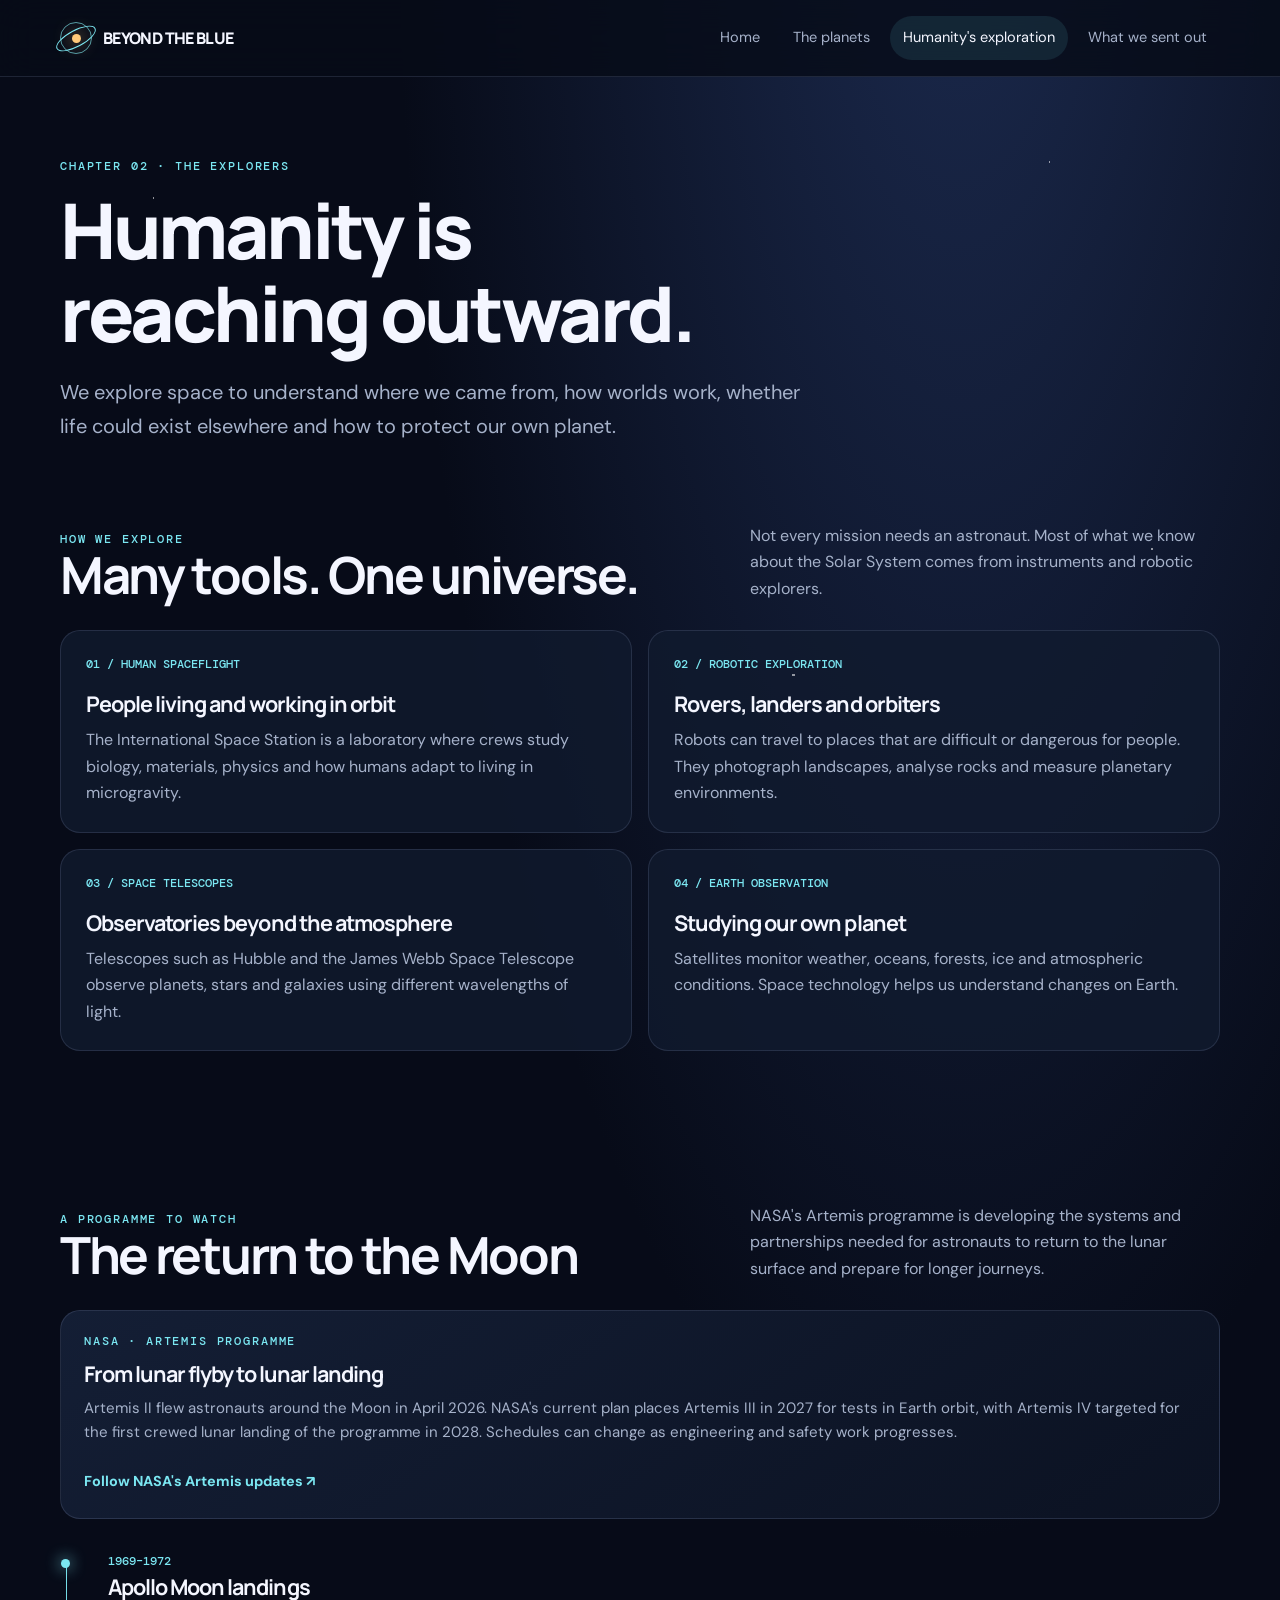
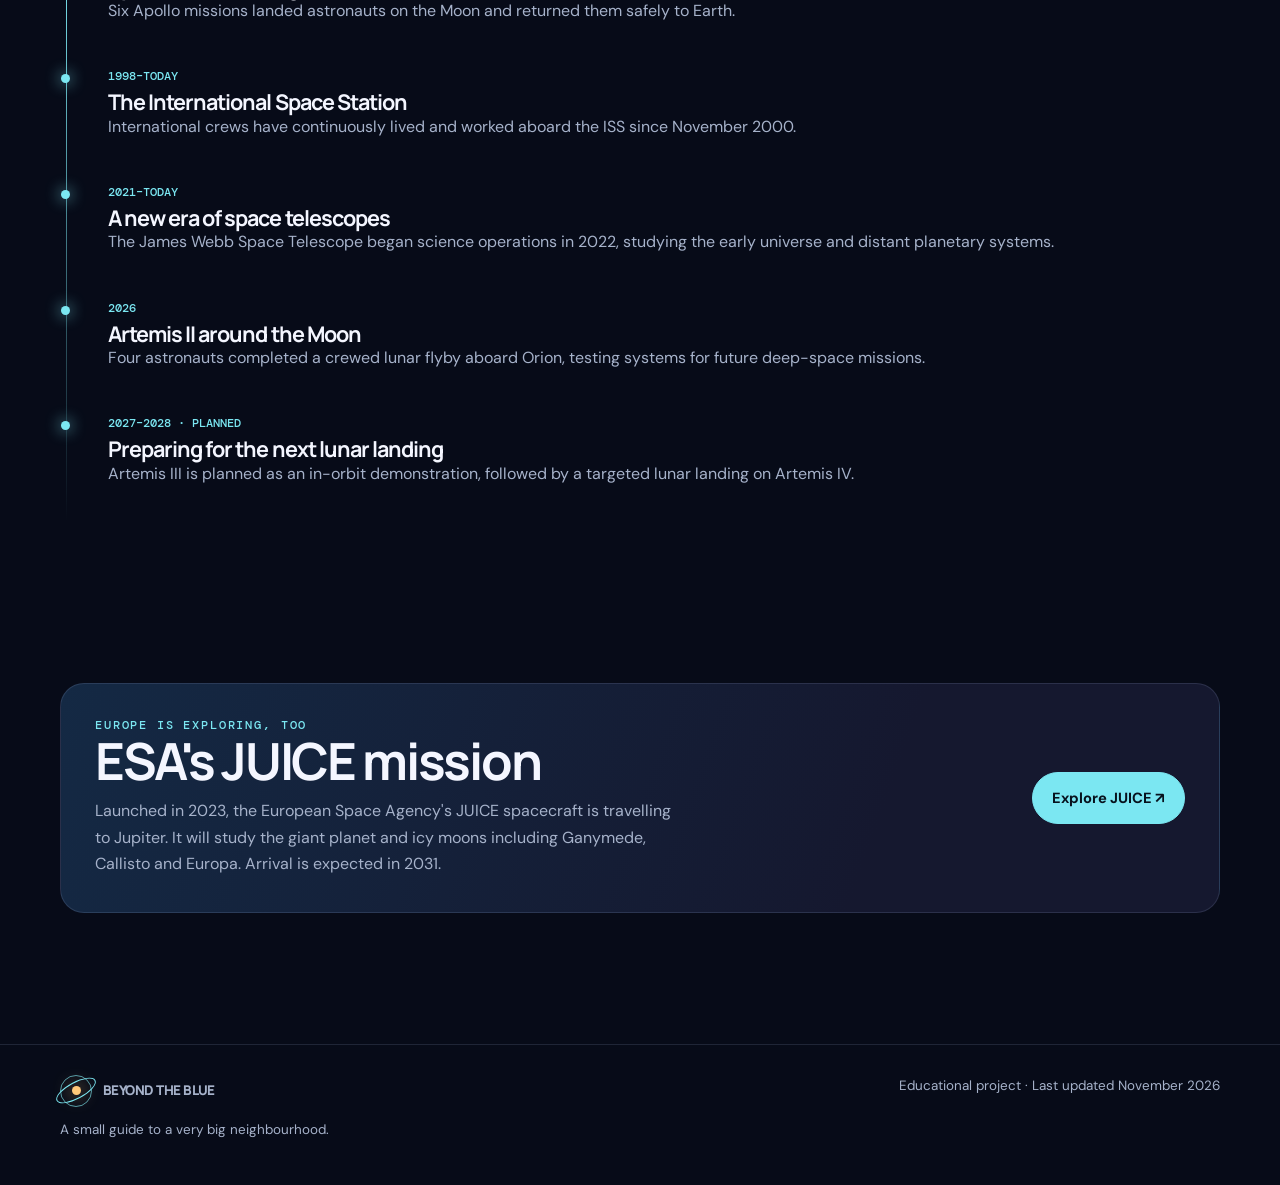
==== humanity.html @ 7b721534 "All the ai code All the ai code" ====
<!doctype html>
<html lang="en"><head><meta charset="utf-8"><meta name="viewport" content="width=device-width, initial-scale=1"><meta name="description" content="An interactive introduction to our Solar System, space exploration and humanity's spacecraft."><title>Humanity's Exploration | Beyond the Blue</title><link rel="stylesheet" href="style.css"></head>
<body><div class="starfield"></div><header class="topbar"><div class="shell nav"><a class="brand" href="index.html"><span class="brand-mark"></span><span>BEYOND THE BLUE</span></a><button class="menu-toggle" aria-expanded="false" aria-label="Open navigation">Menu</button><nav class="navlinks"><a class="" href="index.html">Home</a><a class="" href="planets.html">The planets</a><a class="active" href="humanity.html">Humanity's exploration</a><a class="" href="outbound.html">What we sent out</a></nav></div></header>

<main class="shell"><section class="page-hero"><div class="eyebrow">Chapter 02 · The explorers</div><h1>Humanity is<br>reaching outward.</h1><p class="lead">We explore space to understand where we came from, how worlds work, whether life could exist elsewhere and how to protect our own planet.</p></section>
<section class="section" style="padding-top:10px"><div class="section-head"><div><div class="eyebrow">How we explore</div><h2>Many tools. One universe.</h2></div><p>Not every mission needs an astronaut. Most of what we know about the Solar System comes from instruments and robotic explorers.</p></div><div class="feature-grid"><article class="feature"><div class="feature-number">01 / HUMAN SPACEFLIGHT</div><h3>People living and working in orbit</h3><p>The International Space Station is a laboratory where crews study biology, materials, physics and how humans adapt to living in microgravity.</p></article><article class="feature"><div class="feature-number">02 / ROBOTIC EXPLORATION</div><h3>Rovers, landers and orbiters</h3><p>Robots can travel to places that are difficult or dangerous for people. They photograph landscapes, analyse rocks and measure planetary environments.</p></article><article class="feature"><div class="feature-number">03 / SPACE TELESCOPES</div><h3>Observatories beyond the atmosphere</h3><p>Telescopes such as Hubble and the James Webb Space Telescope observe planets, stars and galaxies using different wavelengths of light.</p></article><article class="feature"><div class="feature-number">04 / EARTH OBSERVATION</div><h3>Studying our own planet</h3><p>Satellites monitor weather, oceans, forests, ice and atmospheric conditions. Space technology helps us understand changes on Earth.</p></article></div></section>
<section class="section"><div class="section-head"><div><div class="eyebrow">A programme to watch</div><h2>The return to the Moon</h2></div><p>NASA's Artemis programme is developing the systems and partnerships needed for astronauts to return to the lunar surface and prepare for longer journeys.</p></div><div class="card" style="min-height:0"><div class="eyebrow">NASA · ARTEMIS PROGRAMME</div><h3>From lunar flyby to lunar landing</h3><p>Artemis II flew astronauts around the Moon in April 2026. NASA's current plan places Artemis III in 2027 for tests in Earth orbit, with Artemis IV targeted for the first crewed lunar landing of the programme in 2028. Schedules can change as engineering and safety work progresses.</p><a class="card-link" href="https://www.nasa.gov/humans-in-space/artemis/" target="_blank" rel="noopener">Follow NASA's Artemis updates ↗</a></div>
<div class="timeline"><div class="timeline-item"><div class="year">1969–1972</div><h3>Apollo Moon landings</h3><p>Six Apollo missions landed astronauts on the Moon and returned them safely to Earth.</p></div><div class="timeline-item"><div class="year">1998–TODAY</div><h3>The International Space Station</h3><p>International crews have continuously lived and worked aboard the ISS since November 2000.</p></div><div class="timeline-item"><div class="year">2021–TODAY</div><h3>A new era of space telescopes</h3><p>The James Webb Space Telescope began science operations in 2022, studying the early universe and distant planetary systems.</p></div><div class="timeline-item"><div class="year">2026</div><h3>Artemis II around the Moon</h3><p>Four astronauts completed a crewed lunar flyby aboard Orion, testing systems for future deep-space missions.</p></div><div class="timeline-item"><div class="year">2027–2028 · PLANNED</div><h3>Preparing for the next lunar landing</h3><p>Artemis III is planned as an in-orbit demonstration, followed by a targeted lunar landing on Artemis IV.</p></div></div></section>
<section class="section"><div class="banner"><div><div class="eyebrow">Europe is exploring, too</div><h2>ESA's JUICE mission</h2><p>Launched in 2023, the European Space Agency's JUICE spacecraft is travelling to Jupiter. It will study the giant planet and icy moons including Ganymede, Callisto and Europa. Arrival is expected in 2031.</p></div><a class="btn btn-primary" href="https://www.esa.int/Science_Exploration/Space_Science/Juice" target="_blank" rel="noopener">Explore JUICE ↗</a></div></section></main>

<footer class="footer"><div class="shell footer-inner"><div><a class="brand" href="index.html"><span class="brand-mark"></span><span>BEYOND THE BLUE</span></a><p style="margin:12px 0 0">A small guide to a very big neighbourhood.</p></div><span>Educational project · Last updated November 2026</span></div></footer><script src="script.js"></script></body></html>
---- style.css ----
@import url('https://fonts.googleapis.com/css2?family=DM+Mono:wght@400;500&family=DM+Sans:wght@400;500;600;700&family=Manrope:wght@400;500;600;700;800&display=swap');
:root{--bg:#070b18;--panel:#10182b;--panel2:#131f35;--text:#f4f6ff;--muted:#a6b2ca;--line:rgba(190,207,255,.13);--cyan:#7be7f2;--gold:#ffc979;--violet:#a99bff;--max:1160px}
*{box-sizing:border-box}html{scroll-behavior:smooth}body{margin:0;background:radial-gradient(ellipse at 75% -10%,#1c2b50 0,transparent 42%),var(--bg);color:var(--text);font-family:'DM Sans',sans-serif;line-height:1.65}a{color:inherit;text-decoration:none}button{font:inherit}.shell{width:min(var(--max),calc(100% - 48px));margin:auto}.topbar{position:sticky;top:0;z-index:30;background:rgba(7,11,24,.82);backdrop-filter:blur(18px);border-bottom:1px solid var(--line)}.nav{height:76px;display:flex;align-items:center;justify-content:space-between;gap:24px}.brand{display:flex;align-items:center;gap:11px;font-family:Manrope,sans-serif;font-weight:800;letter-spacing:-.04em}.brand-mark{width:32px;height:32px;border:1px solid rgba(123,231,242,.65);border-radius:50%;position:relative;display:grid;place-items:center}.brand-mark:before{content:"";width:9px;height:9px;border-radius:50%;background:var(--gold);box-shadow:0 0 18px var(--gold)}.brand-mark:after{content:"";position:absolute;width:42px;height:15px;border:1px solid var(--cyan);border-radius:50%;transform:rotate(-28deg)}.navlinks{display:flex;align-items:center;gap:7px}.navlinks a{font-size:.91rem;color:var(--muted);padding:10px 13px;border-radius:999px;transition:.2s}.navlinks a:hover,.navlinks a.active{color:var(--text);background:rgba(123,231,242,.1)}.menu-toggle{display:none;background:none;color:var(--text);border:1px solid var(--line);border-radius:10px;padding:8px 12px}.eyebrow{font:500 .72rem 'DM Mono',monospace;letter-spacing:.16em;text-transform:uppercase;color:var(--cyan)}h1,h2,h3{font-family:Manrope,sans-serif;line-height:1.08;letter-spacing:-.045em;margin:0}h1{font-size:clamp(3.1rem,7vw,6.6rem);font-weight:800}h2{font-size:clamp(2rem,4vw,3.6rem)}h3{font-size:1.35rem}p{color:var(--muted);margin:0 0 1rem}.lead{font-size:clamp(1.08rem,2vw,1.25rem);max-width:640px;line-height:1.7}.hero{min-height:660px;display:grid;grid-template-columns:1.08fr .92fr;align-items:center;gap:40px;padding:80px 0 92px;position:relative;overflow:hidden}.hero-copy{position:relative;z-index:2}.hero h1 span{color:var(--cyan)}.hero .lead{margin:24px 0 30px}.actions{display:flex;gap:12px;flex-wrap:wrap}.btn{display:inline-flex;align-items:center;justify-content:center;gap:9px;padding:13px 19px;border-radius:999px;font-weight:700;font-size:.92rem;border:1px solid var(--line);transition:transform .2s,background .2s}.btn:hover{transform:translateY(-2px)}.btn-primary{background:var(--cyan);color:#07121d;border-color:var(--cyan)}.btn-ghost{color:var(--text);background:rgba(255,255,255,.035)}.hero-art{height:480px;position:relative;display:grid;place-items:center}.sun{width:150px;height:150px;border-radius:50%;background:radial-gradient(circle at 35% 30%,#fff3c8,#ffbb60 35%,#f27639 72%,#8e3b42);box-shadow:0 0 65px #ff9d4b77,0 0 150px #ff9d4b30;position:absolute;z-index:2}.orbit{position:absolute;border:1px solid rgba(179,207,255,.28);border-radius:50%;transform:rotate(-25deg)}.orbit.one{width:290px;height:190px}.orbit.two{width:440px;height:290px}.orbit.three{width:590px;height:390px}.orb{position:absolute;border-radius:50%;box-shadow:0 0 20px currentColor}.orb.a{width:18px;height:18px;background:#5c9bdb;color:#5c9bdb;top:18%;left:21%}.orb.b{width:27px;height:27px;background:#d5a76a;color:#d5a76a;right:11%;top:29%}.orb.c{width:13px;height:13px;background:#a5d7d4;color:#a5d7d4;bottom:17%;left:16%}.orbit-label{position:absolute;bottom:20px;right:10px;font: .7rem 'DM Mono',monospace;color:var(--muted);letter-spacing:.12em}.starfield{position:absolute;inset:0;pointer-events:none;background-image:radial-gradient(1px 1px at 12% 22%,#fff 98%,transparent),radial-gradient(1px 1px at 82% 18%,#fff 98%,transparent),radial-gradient(1.5px 1.5px at 62% 75%,#fff 98%,transparent),radial-gradient(1px 1px at 32% 82%,#fff 98%,transparent),radial-gradient(1px 1px at 90% 61%,#fff 98%,transparent);opacity:.55}.section{padding:76px 0}.section-head{display:flex;justify-content:space-between;align-items:end;gap:30px;margin-bottom:28px}.section-head p{max-width:470px;margin:0}.grid{display:grid;grid-template-columns:repeat(3,1fr);gap:16px}.card{background:linear-gradient(145deg,rgba(21,32,55,.94),rgba(12,19,35,.94));border:1px solid var(--line);border-radius:20px;padding:23px;min-height:190px;position:relative;overflow:hidden}.card p{font-size:.94rem}.card .eyebrow{margin-bottom:13px}.card h3{margin-bottom:10px}.card-link{display:inline-flex;margin-top:9px;color:var(--cyan);font-weight:700;font-size:.9rem}.stat-row{display:grid;grid-template-columns:repeat(3,1fr);gap:12px;margin-top:38px}.stat{border-top:1px solid var(--line);padding-top:16px}.stat strong{display:block;font:800 1.8rem Manrope,sans-serif}.stat span{color:var(--muted);font-size:.82rem}.banner{border:1px solid var(--line);border-radius:24px;padding:34px;background:linear-gradient(110deg,#142944,#15182f 70%);display:flex;align-items:center;justify-content:space-between;gap:24px}.banner p{max-width:580px;margin:10px 0 0}.page-hero{padding:82px 0 54px;position:relative}.page-hero h1{font-size:clamp(2.8rem,6vw,5.4rem);max-width:850px;margin:15px 0 20px}.page-hero .lead{max-width:760px}.planet-layout{display:grid;grid-template-columns:280px 1fr;gap:22px;align-items:start}.planet-list{display:grid;gap:8px;position:sticky;top:96px}.planet-tab{display:flex;align-items:center;gap:13px;text-align:left;padding:12px 14px;border:1px solid transparent;border-radius:13px;background:transparent;color:var(--muted);cursor:pointer}.planet-tab:hover,.planet-tab.active{background:rgba(123,231,242,.08);border-color:var(--line);color:var(--text)}.planet-dot{width:18px;height:18px;border-radius:50%;flex:none;box-shadow:inset -5px -3px 8px #0008}.planet-panel{background:linear-gradient(145deg,#14213a,#0e1729);border:1px solid var(--line);border-radius:24px;padding:30px;min-height:460px}.planet-top{display:flex;align-items:center;gap:28px;margin-bottom:24px}.planet-visual{width:170px;height:170px;border-radius:50%;flex:none;box-shadow:inset -24px -16px 35px #0008,0 0 55px #ffffff12;position:relative;overflow:hidden}.planet-visual:after{content:"";position:absolute;inset:0;background:linear-gradient(115deg,transparent 25%,#ffffff20 47%,transparent 60%)}.planet-title h2{font-size:2.8rem;margin-bottom:8px}.planet-title p{margin:0}.facts{display:grid;grid-template-columns:repeat(3,1fr);gap:10px;margin:24px 0}.fact{padding:14px;background:rgba(255,255,255,.045);border:1px solid var(--line);border-radius:13px}.fact small{display:block;color:var(--muted);font-size:.72rem;text-transform:uppercase;letter-spacing:.1em}.fact strong{font:700 1rem Manrope,sans-serif}.planet-copy{max-width:720px}.planet-copy p{margin-bottom:12px}.note{border-left:2px solid var(--cyan);padding:10px 15px;background:rgba(123,231,242,.06);border-radius:0 10px 10px 0;color:#dceaf4;font-size:.9rem}.feature-grid{display:grid;grid-template-columns:repeat(2,1fr);gap:16px}.feature{padding:25px;border:1px solid var(--line);border-radius:20px;background:rgba(17,27,47,.8)}.feature-number{font:500 .75rem 'DM Mono',monospace;color:var(--cyan);margin-bottom:20px}.feature h3{margin-bottom:12px}.feature p{margin:0}.timeline{position:relative;margin:34px 0 0;padding-left:28px}.timeline:before{content:"";position:absolute;left:6px;top:8px;bottom:10px;width:1px;background:linear-gradient(var(--cyan),transparent)}.timeline-item{position:relative;padding:0 0 28px 20px}.timeline-item:before{content:"";position:absolute;left:-27px;top:6px;width:9px;height:9px;background:var(--cyan);border-radius:50%;box-shadow:0 0 15px var(--cyan)}.timeline-item .year{font:500 .75rem 'DM Mono',monospace;color:var(--cyan);margin-bottom:6px}.mission-grid{display:grid;grid-template-columns:repeat(2,1fr);gap:16px}.mission-card{padding:24px;border:1px solid var(--line);border-radius:19px;background:linear-gradient(145deg,rgba(20,32,55,.95),rgba(12,19,35,.95))}.mission-card .tag{font:500 .68rem 'DM Mono',monospace;color:var(--gold);letter-spacing:.12em;text-transform:uppercase}.mission-card h3{margin:12px 0}.mission-card p{margin:0 0 12px}.mission-card a{color:var(--cyan);font-size:.88rem;font-weight:700}.footer{border-top:1px solid var(--line);padding:30px 0 44px;margin-top:55px;color:var(--muted);font-size:.84rem}.footer-inner{display:flex;justify-content:space-between;gap:20px;flex-wrap:wrap}.sources{display:grid;gap:12px}.source{padding:15px 18px;border:1px solid var(--line);border-radius:13px;background:rgba(255,255,255,.025)}.source a{color:var(--cyan);font-weight:600}.source small{display:block;color:var(--muted);margin-top:4px}.mobile-only{display:none}
@media(max-width:850px){.hero{grid-template-columns:1fr;padding-top:65px;min-height:auto}.hero-art{height:380px;grid-row:1}.hero-copy{grid-row:2}.grid{grid-template-columns:repeat(2,1fr)}.planet-layout{grid-template-columns:1fr}.planet-list{position:static;display:flex;overflow:auto;padding-bottom:8px}.planet-tab{white-space:nowrap}.planet-panel{min-height:0}}
@media(max-width:620px){.shell{width:min(100% - 32px,var(--max))}.nav{height:66px}.menu-toggle{display:block}.navlinks{display:none;position:absolute;top:66px;left:0;right:0;background:#0a1020;border-bottom:1px solid var(--line);padding:12px 16px 18px;flex-direction:column;align-items:stretch}.navlinks.open{display:flex}.navlinks a{padding:12px}.hero{padding:38px 0 60px;gap:4px}.hero-art{height:300px}.sun{width:104px;height:104px}.orbit.one{width:210px;height:140px}.orbit.two{width:310px;height:205px}.orbit.three{width:400px;height:270px}.section{padding:54px 0}.section-head{display:block}.section-head p{margin-top:13px}.grid,.feature-grid,.mission-grid{grid-template-columns:1fr}.stat-row{grid-template-columns:1fr 1fr}.banner{display:block;padding:25px}.banner .btn{margin-top:20px}.page-hero{padding:56px 0 35px}.planet-top{align-items:flex-start;gap:18px}.planet-visual{width:105px;height:105px}.planet-title h2{font-size:2rem}.planet-panel{padding:20px}.facts{grid-template-columns:1fr 1fr}.footer-inner{display:block}.footer-inner span{display:block;margin-top:8px}}
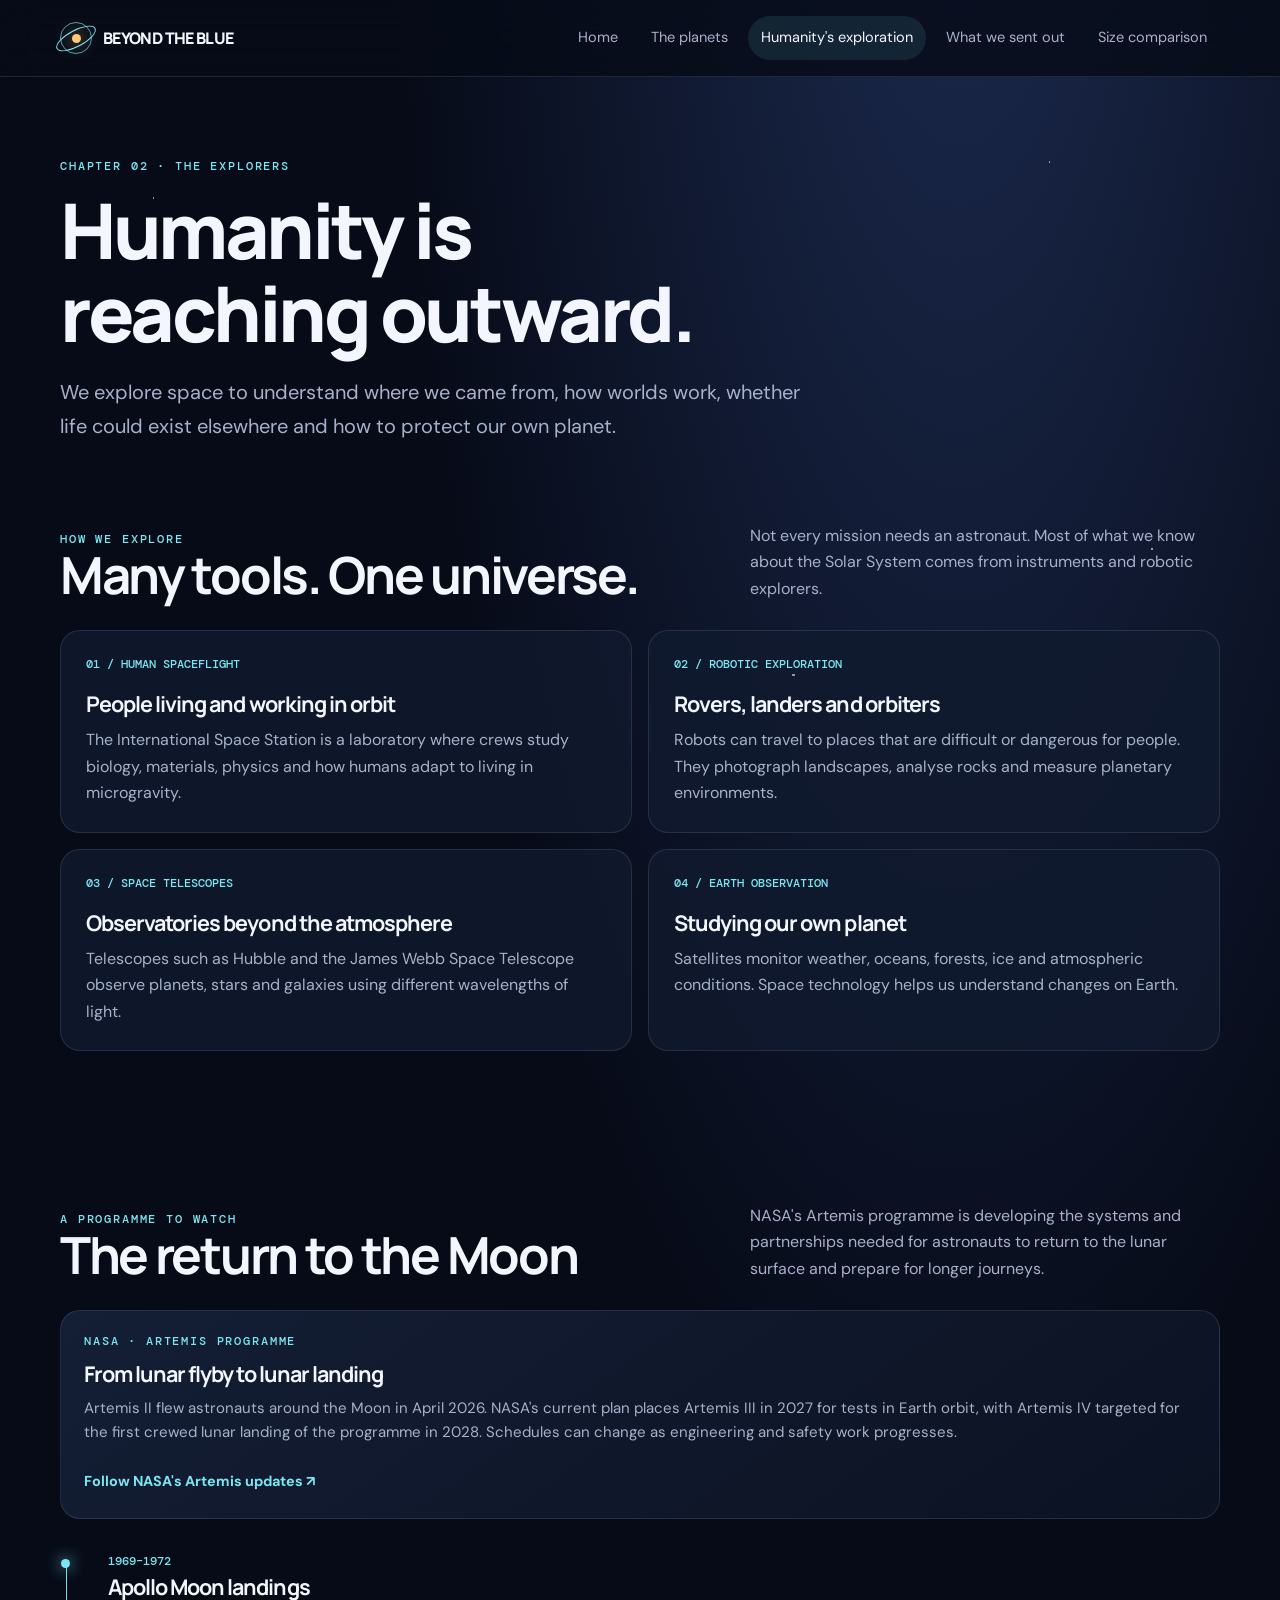
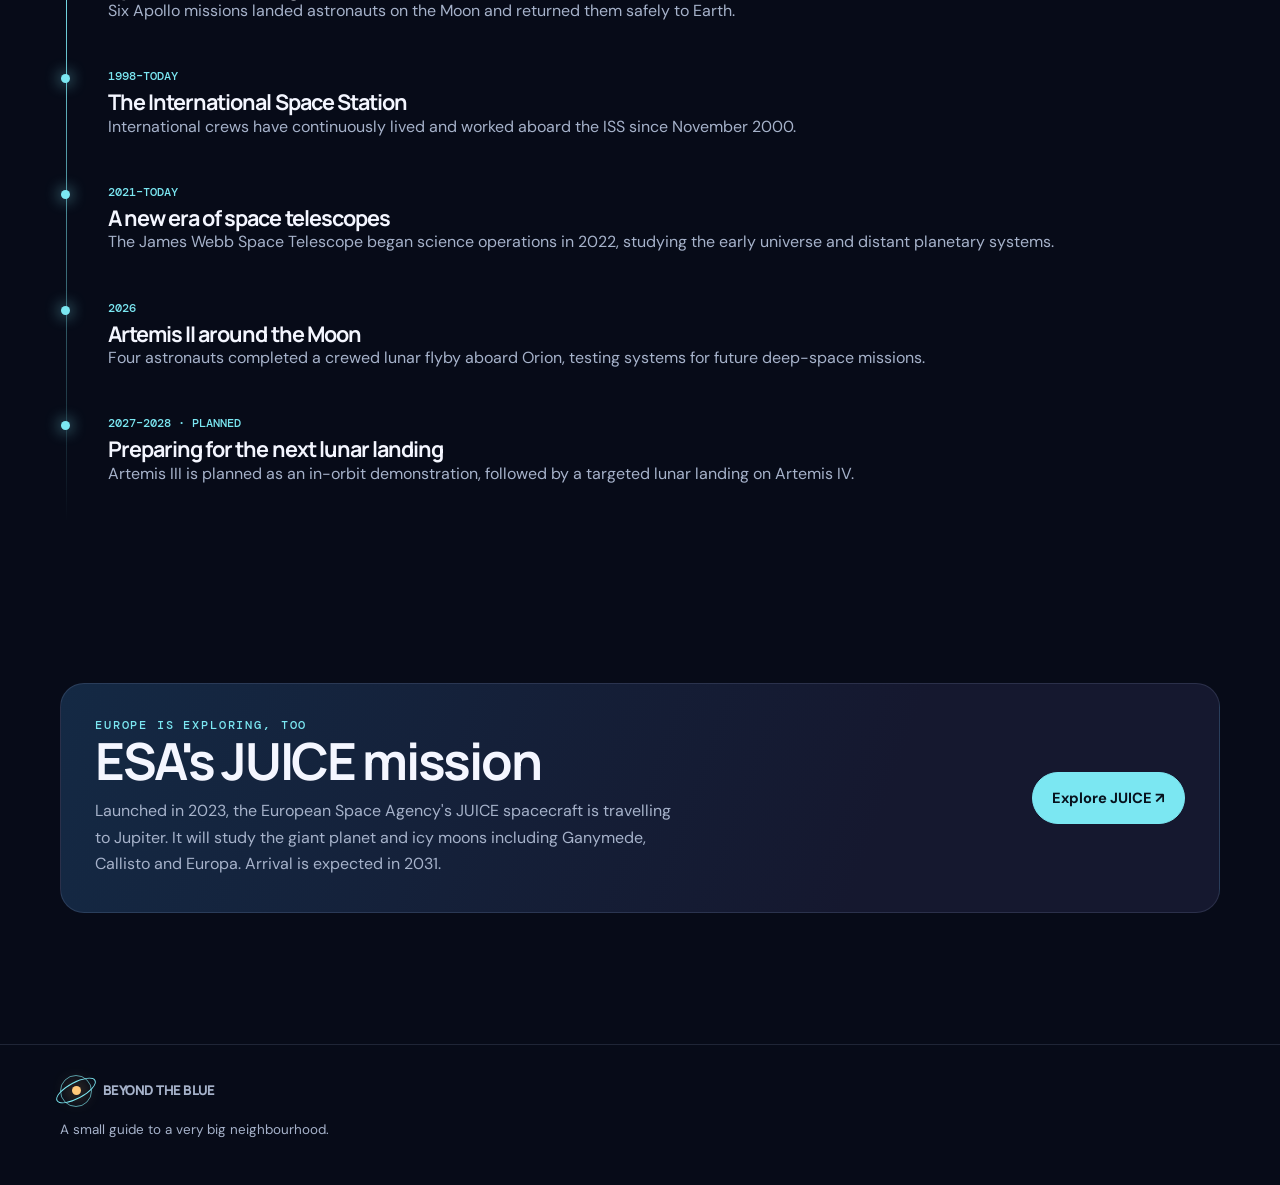
==== commit 7e18b9df: "Human changes" ====
--- a/humanity.html
+++ b/humanity.html
@@ -1,11 +1,117 @@
 <!doctype html>
-<html lang="en"><head><meta charset="utf-8"><meta name="viewport" content="width=device-width, initial-scale=1"><meta name="description" content="An interactive introduction to our Solar System, space exploration and humanity's spacecraft."><title>Humanity's Exploration | Beyond the Blue</title><link rel="stylesheet" href="style.css"></head>
-<body><div class="starfield"></div><header class="topbar"><div class="shell nav"><a class="brand" href="index.html"><span class="brand-mark"></span><span>BEYOND THE BLUE</span></a><button class="menu-toggle" aria-expanded="false" aria-label="Open navigation">Menu</button><nav class="navlinks"><a class="" href="index.html">Home</a><a class="" href="planets.html">The planets</a><a class="active" href="humanity.html">Humanity's exploration</a><a class="" href="outbound.html">What we sent out</a></nav></div></header>
+<html lang="en"><head><meta charset="utf-8"><meta name="viewport"
+            content="width=device-width, initial-scale=1"><meta
+            name="description"
+            content="An interactive introduction to our Solar System, space exploration and humanity's spacecraft."><title>Humanity's
+            Exploration | Beyond the Blue</title><link rel="stylesheet"
+            href="style.css"></head>
+    <body><div class="starfield"></div><header class="topbar"><div
+                class="shell nav"><a class="brand" href="index.html"><span
+                        class="brand-mark"></span><span>BEYOND THE
+                        BLUE</span></a><button class="menu-toggle"
+                    aria-expanded="false"
+                    aria-label="Open navigation">Menu</button><nav
+                    class="navlinks"><a class href="index.html">Home</a><a class
+                        href="planets.html">The planets</a><a class="active"
+                        href="humanity.html">Humanity's exploration</a><a class
+                        href="outbound.html">What we sent
+                        out</a>
+                    <a class href="size.html">Size comparison</a></nav></div></header>
 
-<main class="shell"><section class="page-hero"><div class="eyebrow">Chapter 02 · The explorers</div><h1>Humanity is<br>reaching outward.</h1><p class="lead">We explore space to understand where we came from, how worlds work, whether life could exist elsewhere and how to protect our own planet.</p></section>
-<section class="section" style="padding-top:10px"><div class="section-head"><div><div class="eyebrow">How we explore</div><h2>Many tools. One universe.</h2></div><p>Not every mission needs an astronaut. Most of what we know about the Solar System comes from instruments and robotic explorers.</p></div><div class="feature-grid"><article class="feature"><div class="feature-number">01 / HUMAN SPACEFLIGHT</div><h3>People living and working in orbit</h3><p>The International Space Station is a laboratory where crews study biology, materials, physics and how humans adapt to living in microgravity.</p></article><article class="feature"><div class="feature-number">02 / ROBOTIC EXPLORATION</div><h3>Rovers, landers and orbiters</h3><p>Robots can travel to places that are difficult or dangerous for people. They photograph landscapes, analyse rocks and measure planetary environments.</p></article><article class="feature"><div class="feature-number">03 / SPACE TELESCOPES</div><h3>Observatories beyond the atmosphere</h3><p>Telescopes such as Hubble and the James Webb Space Telescope observe planets, stars and galaxies using different wavelengths of light.</p></article><article class="feature"><div class="feature-number">04 / EARTH OBSERVATION</div><h3>Studying our own planet</h3><p>Satellites monitor weather, oceans, forests, ice and atmospheric conditions. Space technology helps us understand changes on Earth.</p></article></div></section>
-<section class="section"><div class="section-head"><div><div class="eyebrow">A programme to watch</div><h2>The return to the Moon</h2></div><p>NASA's Artemis programme is developing the systems and partnerships needed for astronauts to return to the lunar surface and prepare for longer journeys.</p></div><div class="card" style="min-height:0"><div class="eyebrow">NASA · ARTEMIS PROGRAMME</div><h3>From lunar flyby to lunar landing</h3><p>Artemis II flew astronauts around the Moon in April 2026. NASA's current plan places Artemis III in 2027 for tests in Earth orbit, with Artemis IV targeted for the first crewed lunar landing of the programme in 2028. Schedules can change as engineering and safety work progresses.</p><a class="card-link" href="https://www.nasa.gov/humans-in-space/artemis/" target="_blank" rel="noopener">Follow NASA's Artemis updates ↗</a></div>
-<div class="timeline"><div class="timeline-item"><div class="year">1969–1972</div><h3>Apollo Moon landings</h3><p>Six Apollo missions landed astronauts on the Moon and returned them safely to Earth.</p></div><div class="timeline-item"><div class="year">1998–TODAY</div><h3>The International Space Station</h3><p>International crews have continuously lived and worked aboard the ISS since November 2000.</p></div><div class="timeline-item"><div class="year">2021–TODAY</div><h3>A new era of space telescopes</h3><p>The James Webb Space Telescope began science operations in 2022, studying the early universe and distant planetary systems.</p></div><div class="timeline-item"><div class="year">2026</div><h3>Artemis II around the Moon</h3><p>Four astronauts completed a crewed lunar flyby aboard Orion, testing systems for future deep-space missions.</p></div><div class="timeline-item"><div class="year">2027–2028 · PLANNED</div><h3>Preparing for the next lunar landing</h3><p>Artemis III is planned as an in-orbit demonstration, followed by a targeted lunar landing on Artemis IV.</p></div></div></section>
-<section class="section"><div class="banner"><div><div class="eyebrow">Europe is exploring, too</div><h2>ESA's JUICE mission</h2><p>Launched in 2023, the European Space Agency's JUICE spacecraft is travelling to Jupiter. It will study the giant planet and icy moons including Ganymede, Callisto and Europa. Arrival is expected in 2031.</p></div><a class="btn btn-primary" href="https://www.esa.int/Science_Exploration/Space_Science/Juice" target="_blank" rel="noopener">Explore JUICE ↗</a></div></section></main>
+        <main class="shell"><section class="page-hero"><div
+                    class="eyebrow">Chapter 02 · The explorers</div><h1>Humanity
+                    is<br>reaching outward.</h1><p class="lead">We explore space
+                    to understand where we came from, how worlds work, whether
+                    life could exist elsewhere and how to protect our own
+                    planet.</p></section>
+            <section class="section" style="padding-top:10px"><div
+                    class="section-head"><div><div class="eyebrow">How we
+                            explore</div><h2>Many tools. One
+                            universe.</h2></div><p>Not every mission needs an
+                        astronaut. Most of what we know about the Solar System
+                        comes from instruments and robotic
+                        explorers.</p></div><div class="feature-grid"><article
+                        class="feature"><div class="feature-number">01 / HUMAN
+                            SPACEFLIGHT</div><h3>People living and working in
+                            orbit</h3><p>The International Space Station is a
+                            laboratory where crews study biology, materials,
+                            physics and how humans adapt to living in
+                            microgravity.</p></article><article
+                        class="feature"><div class="feature-number">02 / ROBOTIC
+                            EXPLORATION</div><h3>Rovers, landers and
+                            orbiters</h3><p>Robots can travel to places that are
+                            difficult or dangerous for people. They photograph
+                            landscapes, analyse rocks and measure planetary
+                            environments.</p></article><article
+                        class="feature"><div class="feature-number">03 / SPACE
+                            TELESCOPES</div><h3>Observatories beyond the
+                            atmosphere</h3><p>Telescopes such as Hubble and the
+                            James Webb Space Telescope observe planets, stars
+                            and galaxies using different wavelengths of
+                            light.</p></article><article class="feature"><div
+                            class="feature-number">04 / EARTH
+                            OBSERVATION</div><h3>Studying our own
+                            planet</h3><p>Satellites monitor weather, oceans,
+                            forests, ice and atmospheric conditions. Space
+                            technology helps us understand changes on
+                            Earth.</p></article></div></section>
+            <section class="section"><div class="section-head"><div><div
+                            class="eyebrow">A programme to watch</div><h2>The
+                            return to the Moon</h2></div><p>NASA's Artemis
+                        programme is developing the systems and partnerships
+                        needed for astronauts to return to the lunar surface and
+                        prepare for longer journeys.</p></div><div class="card"
+                    style="min-height:0"><div class="eyebrow">NASA · ARTEMIS
+                        PROGRAMME</div><h3>From lunar flyby to lunar
+                        landing</h3><p>Artemis II flew astronauts around the
+                        Moon in April 2026. NASA's current plan places Artemis
+                        III in 2027 for tests in Earth orbit, with Artemis IV
+                        targeted for the first crewed lunar landing of the
+                        programme in 2028. Schedules can change as engineering
+                        and safety work progresses.</p><a class="card-link"
+                        href="https://www.nasa.gov/humans-in-space/artemis/"
+                        target="_blank" rel="noopener">Follow NASA's Artemis
+                        updates ↗</a></div>
+                <div class="timeline"><div class="timeline-item"><div
+                            class="year">1969–1972</div><h3>Apollo Moon
+                            landings</h3><p>Six Apollo missions landed
+                            astronauts on the Moon and returned them safely to
+                            Earth.</p></div><div class="timeline-item"><div
+                            class="year">1998–TODAY</div><h3>The International
+                            Space Station</h3><p>International crews have
+                            continuously lived and worked aboard the ISS since
+                            November 2000.</p></div><div
+                        class="timeline-item"><div
+                            class="year">2021–TODAY</div><h3>A new era of space
+                            telescopes</h3><p>The James Webb Space Telescope
+                            began science operations in 2022, studying the early
+                            universe and distant planetary
+                            systems.</p></div><div class="timeline-item"><div
+                            class="year">2026</div><h3>Artemis II around the
+                            Moon</h3><p>Four astronauts completed a crewed lunar
+                            flyby aboard Orion, testing systems for future
+                            deep-space missions.</p></div><div
+                        class="timeline-item"><div class="year">2027–2028 ·
+                            PLANNED</div><h3>Preparing for the next lunar
+                            landing</h3><p>Artemis III is planned as an in-orbit
+                            demonstration, followed by a targeted lunar landing
+                            on Artemis IV.</p></div></div></section>
+            <section class="section"><div class="banner"><div><div
+                            class="eyebrow">Europe is exploring,
+                            too</div><h2>ESA's JUICE mission</h2><p>Launched in
+                            2023, the European Space Agency's JUICE spacecraft
+                            is travelling to Jupiter. It will study the giant
+                            planet and icy moons including Ganymede, Callisto
+                            and Europa. Arrival is expected in 2031.</p></div><a
+                        class="btn btn-primary"
+                        href="https://www.esa.int/Science_Exploration/Space_Science/Juice"
+                        target="_blank" rel="noopener">Explore JUICE
+                        ↗</a></div></section></main>
 
-<footer class="footer"><div class="shell footer-inner"><div><a class="brand" href="index.html"><span class="brand-mark"></span><span>BEYOND THE BLUE</span></a><p style="margin:12px 0 0">A small guide to a very big neighbourhood.</p></div><span>Educational project · Last updated November 2026</span></div></footer><script src="script.js"></script></body></html>+        <footer class="footer"><div class="shell footer-inner"><div><a
+                        class="brand" href="index.html"><span
+                            class="brand-mark"></span><span>BEYOND THE
+                            BLUE</span></a><p style="margin:12px 0 0">A small
+                        guide to a very big
+                        neighbourhood.</p></div></div></footer><script
+            src="script.js"></script></body></html>
--- a/style.css
+++ b/style.css
@@ -1,6 +1,861 @@
-
 @import url('https://fonts.googleapis.com/css2?family=DM+Mono:wght@400;500&family=DM+Sans:wght@400;500;600;700&family=Manrope:wght@400;500;600;700;800&display=swap');
-:root{--bg:#070b18;--panel:#10182b;--panel2:#131f35;--text:#f4f6ff;--muted:#a6b2ca;--line:rgba(190,207,255,.13);--cyan:#7be7f2;--gold:#ffc979;--violet:#a99bff;--max:1160px}
-*{box-sizing:border-box}html{scroll-behavior:smooth}body{margin:0;background:radial-gradient(ellipse at 75% -10%,#1c2b50 0,transparent 42%),var(--bg);color:var(--text);font-family:'DM Sans',sans-serif;line-height:1.65}a{color:inherit;text-decoration:none}button{font:inherit}.shell{width:min(var(--max),calc(100% - 48px));margin:auto}.topbar{position:sticky;top:0;z-index:30;background:rgba(7,11,24,.82);backdrop-filter:blur(18px);border-bottom:1px solid var(--line)}.nav{height:76px;display:flex;align-items:center;justify-content:space-between;gap:24px}.brand{display:flex;align-items:center;gap:11px;font-family:Manrope,sans-serif;font-weight:800;letter-spacing:-.04em}.brand-mark{width:32px;height:32px;border:1px solid rgba(123,231,242,.65);border-radius:50%;position:relative;display:grid;place-items:center}.brand-mark:before{content:"";width:9px;height:9px;border-radius:50%;background:var(--gold);box-shadow:0 0 18px var(--gold)}.brand-mark:after{content:"";position:absolute;width:42px;height:15px;border:1px solid var(--cyan);border-radius:50%;transform:rotate(-28deg)}.navlinks{display:flex;align-items:center;gap:7px}.navlinks a{font-size:.91rem;color:var(--muted);padding:10px 13px;border-radius:999px;transition:.2s}.navlinks a:hover,.navlinks a.active{color:var(--text);background:rgba(123,231,242,.1)}.menu-toggle{display:none;background:none;color:var(--text);border:1px solid var(--line);border-radius:10px;padding:8px 12px}.eyebrow{font:500 .72rem 'DM Mono',monospace;letter-spacing:.16em;text-transform:uppercase;color:var(--cyan)}h1,h2,h3{font-family:Manrope,sans-serif;line-height:1.08;letter-spacing:-.045em;margin:0}h1{font-size:clamp(3.1rem,7vw,6.6rem);font-weight:800}h2{font-size:clamp(2rem,4vw,3.6rem)}h3{font-size:1.35rem}p{color:var(--muted);margin:0 0 1rem}.lead{font-size:clamp(1.08rem,2vw,1.25rem);max-width:640px;line-height:1.7}.hero{min-height:660px;display:grid;grid-template-columns:1.08fr .92fr;align-items:center;gap:40px;padding:80px 0 92px;position:relative;overflow:hidden}.hero-copy{position:relative;z-index:2}.hero h1 span{color:var(--cyan)}.hero .lead{margin:24px 0 30px}.actions{display:flex;gap:12px;flex-wrap:wrap}.btn{display:inline-flex;align-items:center;justify-content:center;gap:9px;padding:13px 19px;border-radius:999px;font-weight:700;font-size:.92rem;border:1px solid var(--line);transition:transform .2s,background .2s}.btn:hover{transform:translateY(-2px)}.btn-primary{background:var(--cyan);color:#07121d;border-color:var(--cyan)}.btn-ghost{color:var(--text);background:rgba(255,255,255,.035)}.hero-art{height:480px;position:relative;display:grid;place-items:center}.sun{width:150px;height:150px;border-radius:50%;background:radial-gradient(circle at 35% 30%,#fff3c8,#ffbb60 35%,#f27639 72%,#8e3b42);box-shadow:0 0 65px #ff9d4b77,0 0 150px #ff9d4b30;position:absolute;z-index:2}.orbit{position:absolute;border:1px solid rgba(179,207,255,.28);border-radius:50%;transform:rotate(-25deg)}.orbit.one{width:290px;height:190px}.orbit.two{width:440px;height:290px}.orbit.three{width:590px;height:390px}.orb{position:absolute;border-radius:50%;box-shadow:0 0 20px currentColor}.orb.a{width:18px;height:18px;background:#5c9bdb;color:#5c9bdb;top:18%;left:21%}.orb.b{width:27px;height:27px;background:#d5a76a;color:#d5a76a;right:11%;top:29%}.orb.c{width:13px;height:13px;background:#a5d7d4;color:#a5d7d4;bottom:17%;left:16%}.orbit-label{position:absolute;bottom:20px;right:10px;font: .7rem 'DM Mono',monospace;color:var(--muted);letter-spacing:.12em}.starfield{position:absolute;inset:0;pointer-events:none;background-image:radial-gradient(1px 1px at 12% 22%,#fff 98%,transparent),radial-gradient(1px 1px at 82% 18%,#fff 98%,transparent),radial-gradient(1.5px 1.5px at 62% 75%,#fff 98%,transparent),radial-gradient(1px 1px at 32% 82%,#fff 98%,transparent),radial-gradient(1px 1px at 90% 61%,#fff 98%,transparent);opacity:.55}.section{padding:76px 0}.section-head{display:flex;justify-content:space-between;align-items:end;gap:30px;margin-bottom:28px}.section-head p{max-width:470px;margin:0}.grid{display:grid;grid-template-columns:repeat(3,1fr);gap:16px}.card{background:linear-gradient(145deg,rgba(21,32,55,.94),rgba(12,19,35,.94));border:1px solid var(--line);border-radius:20px;padding:23px;min-height:190px;position:relative;overflow:hidden}.card p{font-size:.94rem}.card .eyebrow{margin-bottom:13px}.card h3{margin-bottom:10px}.card-link{display:inline-flex;margin-top:9px;color:var(--cyan);font-weight:700;font-size:.9rem}.stat-row{display:grid;grid-template-columns:repeat(3,1fr);gap:12px;margin-top:38px}.stat{border-top:1px solid var(--line);padding-top:16px}.stat strong{display:block;font:800 1.8rem Manrope,sans-serif}.stat span{color:var(--muted);font-size:.82rem}.banner{border:1px solid var(--line);border-radius:24px;padding:34px;background:linear-gradient(110deg,#142944,#15182f 70%);display:flex;align-items:center;justify-content:space-between;gap:24px}.banner p{max-width:580px;margin:10px 0 0}.page-hero{padding:82px 0 54px;position:relative}.page-hero h1{font-size:clamp(2.8rem,6vw,5.4rem);max-width:850px;margin:15px 0 20px}.page-hero .lead{max-width:760px}.planet-layout{display:grid;grid-template-columns:280px 1fr;gap:22px;align-items:start}.planet-list{display:grid;gap:8px;position:sticky;top:96px}.planet-tab{display:flex;align-items:center;gap:13px;text-align:left;padding:12px 14px;border:1px solid transparent;border-radius:13px;background:transparent;color:var(--muted);cursor:pointer}.planet-tab:hover,.planet-tab.active{background:rgba(123,231,242,.08);border-color:var(--line);color:var(--text)}.planet-dot{width:18px;height:18px;border-radius:50%;flex:none;box-shadow:inset -5px -3px 8px #0008}.planet-panel{background:linear-gradient(145deg,#14213a,#0e1729);border:1px solid var(--line);border-radius:24px;padding:30px;min-height:460px}.planet-top{display:flex;align-items:center;gap:28px;margin-bottom:24px}.planet-visual{width:170px;height:170px;border-radius:50%;flex:none;box-shadow:inset -24px -16px 35px #0008,0 0 55px #ffffff12;position:relative;overflow:hidden}.planet-visual:after{content:"";position:absolute;inset:0;background:linear-gradient(115deg,transparent 25%,#ffffff20 47%,transparent 60%)}.planet-title h2{font-size:2.8rem;margin-bottom:8px}.planet-title p{margin:0}.facts{display:grid;grid-template-columns:repeat(3,1fr);gap:10px;margin:24px 0}.fact{padding:14px;background:rgba(255,255,255,.045);border:1px solid var(--line);border-radius:13px}.fact small{display:block;color:var(--muted);font-size:.72rem;text-transform:uppercase;letter-spacing:.1em}.fact strong{font:700 1rem Manrope,sans-serif}.planet-copy{max-width:720px}.planet-copy p{margin-bottom:12px}.note{border-left:2px solid var(--cyan);padding:10px 15px;background:rgba(123,231,242,.06);border-radius:0 10px 10px 0;color:#dceaf4;font-size:.9rem}.feature-grid{display:grid;grid-template-columns:repeat(2,1fr);gap:16px}.feature{padding:25px;border:1px solid var(--line);border-radius:20px;background:rgba(17,27,47,.8)}.feature-number{font:500 .75rem 'DM Mono',monospace;color:var(--cyan);margin-bottom:20px}.feature h3{margin-bottom:12px}.feature p{margin:0}.timeline{position:relative;margin:34px 0 0;padding-left:28px}.timeline:before{content:"";position:absolute;left:6px;top:8px;bottom:10px;width:1px;background:linear-gradient(var(--cyan),transparent)}.timeline-item{position:relative;padding:0 0 28px 20px}.timeline-item:before{content:"";position:absolute;left:-27px;top:6px;width:9px;height:9px;background:var(--cyan);border-radius:50%;box-shadow:0 0 15px var(--cyan)}.timeline-item .year{font:500 .75rem 'DM Mono',monospace;color:var(--cyan);margin-bottom:6px}.mission-grid{display:grid;grid-template-columns:repeat(2,1fr);gap:16px}.mission-card{padding:24px;border:1px solid var(--line);border-radius:19px;background:linear-gradient(145deg,rgba(20,32,55,.95),rgba(12,19,35,.95))}.mission-card .tag{font:500 .68rem 'DM Mono',monospace;color:var(--gold);letter-spacing:.12em;text-transform:uppercase}.mission-card h3{margin:12px 0}.mission-card p{margin:0 0 12px}.mission-card a{color:var(--cyan);font-size:.88rem;font-weight:700}.footer{border-top:1px solid var(--line);padding:30px 0 44px;margin-top:55px;color:var(--muted);font-size:.84rem}.footer-inner{display:flex;justify-content:space-between;gap:20px;flex-wrap:wrap}.sources{display:grid;gap:12px}.source{padding:15px 18px;border:1px solid var(--line);border-radius:13px;background:rgba(255,255,255,.025)}.source a{color:var(--cyan);font-weight:600}.source small{display:block;color:var(--muted);margin-top:4px}.mobile-only{display:none}
-@media(max-width:850px){.hero{grid-template-columns:1fr;padding-top:65px;min-height:auto}.hero-art{height:380px;grid-row:1}.hero-copy{grid-row:2}.grid{grid-template-columns:repeat(2,1fr)}.planet-layout{grid-template-columns:1fr}.planet-list{position:static;display:flex;overflow:auto;padding-bottom:8px}.planet-tab{white-space:nowrap}.planet-panel{min-height:0}}
-@media(max-width:620px){.shell{width:min(100% - 32px,var(--max))}.nav{height:66px}.menu-toggle{display:block}.navlinks{display:none;position:absolute;top:66px;left:0;right:0;background:#0a1020;border-bottom:1px solid var(--line);padding:12px 16px 18px;flex-direction:column;align-items:stretch}.navlinks.open{display:flex}.navlinks a{padding:12px}.hero{padding:38px 0 60px;gap:4px}.hero-art{height:300px}.sun{width:104px;height:104px}.orbit.one{width:210px;height:140px}.orbit.two{width:310px;height:205px}.orbit.three{width:400px;height:270px}.section{padding:54px 0}.section-head{display:block}.section-head p{margin-top:13px}.grid,.feature-grid,.mission-grid{grid-template-columns:1fr}.stat-row{grid-template-columns:1fr 1fr}.banner{display:block;padding:25px}.banner .btn{margin-top:20px}.page-hero{padding:56px 0 35px}.planet-top{align-items:flex-start;gap:18px}.planet-visual{width:105px;height:105px}.planet-title h2{font-size:2rem}.planet-panel{padding:20px}.facts{grid-template-columns:1fr 1fr}.footer-inner{display:block}.footer-inner span{display:block;margin-top:8px}}
+
+:root {
+    --bg: #070b18;
+    --panel: #10182b;
+    --panel2: #131f35;
+    --text: #f4f6ff;
+    --muted: #a6b2ca;
+    --line: rgba(190, 207, 255, .13);
+    --cyan: #7be7f2;
+    --gold: #ffc979;
+    --violet: #a99bff;
+    --max: 1160px
+}
+
+* {
+    box-sizing: border-box
+}
+
+html {
+    scroll-behavior: smooth
+}
+
+body {
+    margin: 0;
+    background: radial-gradient(ellipse at 75% -10%, #1c2b50 0, transparent 42%), var(--bg);
+    color: var(--text);
+    font-family: 'DM Sans', sans-serif;
+    line-height: 1.65
+}
+
+a {
+    color: inherit;
+    text-decoration: none
+}
+
+button {
+    font: inherit
+}
+
+.shell {
+    width: min(var(--max), calc(100% - 48px));
+    margin: auto
+}
+
+.topbar {
+    position: sticky;
+    top: 0;
+    z-index: 30;
+    background: rgba(7, 11, 24, .82);
+    backdrop-filter: blur(18px);
+    border-bottom: 1px solid var(--line)
+}
+
+.nav {
+    height: 76px;
+    display: flex;
+    align-items: center;
+    justify-content: space-between;
+    gap: 24px
+}
+
+.brand {
+    display: flex;
+    align-items: center;
+    gap: 11px;
+    font-family: Manrope, sans-serif;
+    font-weight: 800;
+    letter-spacing: -.04em
+}
+
+.brand-mark {
+    width: 32px;
+    height: 32px;
+    border: 1px solid rgba(123, 231, 242, .65);
+    border-radius: 50%;
+    position: relative;
+    display: grid;
+    place-items: center
+}
+
+.brand-mark:before {
+    content: "";
+    width: 9px;
+    height: 9px;
+    border-radius: 50%;
+    background: var(--gold);
+    box-shadow: 0 0 18px var(--gold)
+}
+
+.brand-mark:after {
+    content: "";
+    position: absolute;
+    width: 42px;
+    height: 15px;
+    border: 1px solid var(--cyan);
+    border-radius: 50%;
+    transform: rotate(-28deg)
+}
+
+.navlinks {
+    display: flex;
+    align-items: center;
+    gap: 7px
+}
+
+.navlinks a {
+    font-size: .91rem;
+    color: var(--muted);
+    padding: 10px 13px;
+    border-radius: 999px;
+    transition: .2s
+}
+
+.navlinks a:hover,
+.navlinks a.active {
+    color: var(--text);
+    background: rgba(123, 231, 242, .1)
+}
+
+.menu-toggle {
+    display: none;
+    background: none;
+    color: var(--text);
+    border: 1px solid var(--line);
+    border-radius: 10px;
+    padding: 8px 12px
+}
+
+.eyebrow {
+    font: 500 .72rem 'DM Mono', monospace;
+    letter-spacing: .16em;
+    text-transform: uppercase;
+    color: var(--cyan)
+}
+
+h1,
+h2,
+h3 {
+    font-family: Manrope, sans-serif;
+    line-height: 1.08;
+    letter-spacing: -.045em;
+    margin: 0
+}
+
+h1 {
+    font-size: clamp(3.1rem, 7vw, 6.6rem);
+    font-weight: 800
+}
+
+h2 {
+    font-size: clamp(2rem, 4vw, 3.6rem)
+}
+
+h3 {
+    font-size: 1.35rem
+}
+
+p {
+    color: var(--muted);
+    margin: 0 0 1rem
+}
+
+.lead {
+    font-size: clamp(1.08rem, 2vw, 1.25rem);
+    max-width: 640px;
+    line-height: 1.7
+}
+
+.hero {
+    min-height: 660px;
+    display: grid;
+    grid-template-columns: 1.08fr .92fr;
+    align-items: center;
+    gap: 40px;
+    padding: 80px 0 92px;
+    position: relative;
+    overflow: hidden
+}
+
+.hero-copy {
+    position: relative;
+    z-index: 2
+}
+
+.hero h1 span {
+    color: var(--cyan)
+}
+
+.hero .lead {
+    margin: 24px 0 30px
+}
+
+.actions {
+    display: flex;
+    gap: 12px;
+    flex-wrap: wrap
+}
+
+.btn {
+    display: inline-flex;
+    align-items: center;
+    justify-content: center;
+    gap: 9px;
+    padding: 13px 19px;
+    border-radius: 999px;
+    font-weight: 700;
+    font-size: .92rem;
+    border: 1px solid var(--line);
+    transition: transform .2s, background .2s
+}
+
+.btn:hover {
+    transform: translateY(-2px)
+}
+
+.btn-primary {
+    background: var(--cyan);
+    color: #07121d;
+    border-color: var(--cyan)
+}
+
+.btn-ghost {
+    color: var(--text);
+    background: rgba(255, 255, 255, .035)
+}
+
+.hero-art {
+    height: 480px;
+    position: relative;
+    display: grid;
+    place-items: center
+}
+
+.sun {
+    width: 150px;
+    height: 150px;
+    border-radius: 50%;
+    background: radial-gradient(circle at 35% 30%, #fff3c8, #ffbb60 35%, #f27639 72%, #8e3b42);
+    box-shadow: 0 0 65px #ff9d4b77, 0 0 150px #ff9d4b30;
+    position: absolute;
+    z-index: 2
+}
+
+.orbit {
+    position: absolute;
+    border: 1px solid rgba(179, 207, 255, .28);
+    border-radius: 50%;
+    transform: rotate(-25deg)
+}
+
+.orbit.one {
+    width: 290px;
+    height: 190px
+}
+
+.orbit.two {
+    width: 440px;
+    height: 290px
+}
+
+.orbit.three {
+    width: 590px;
+    height: 390px
+}
+
+.orb {
+    position: absolute;
+    border-radius: 50%;
+    box-shadow: 0 0 20px currentColor;
+    transform: translate(-50%, -50%);
+}
+
+.orb.a {
+    width: 18px;
+    height: 18px;
+    background: #5c9bdb;
+    color: #5c9bdb;
+    top: 18%;
+    left: 21%
+}
+
+.orb.b {
+    width: 27px;
+    height: 27px;
+    background: #d5a76a;
+    color: #d5a76a;
+    right: 11%;
+    top: 29%
+}
+
+.orb.c {
+    width: 13px;
+    height: 13px;
+    background: #a5d7d4;
+    color: #a5d7d4;
+    bottom: 17%;
+    left: 16%
+}
+
+.orbit-label {
+    position: absolute;
+    bottom: 20px;
+    right: 10px;
+    font: .7rem 'DM Mono', monospace;
+    color: var(--muted);
+    letter-spacing: .12em
+}
+
+.starfield {
+    position: absolute;
+    inset: 0;
+    pointer-events: none;
+    background-image: radial-gradient(1px 1px at 12% 22%, #fff 98%, transparent), radial-gradient(1px 1px at 82% 18%, #fff 98%, transparent), radial-gradient(1.5px 1.5px at 62% 75%, #fff 98%, transparent), radial-gradient(1px 1px at 32% 82%, #fff 98%, transparent), radial-gradient(1px 1px at 90% 61%, #fff 98%, transparent);
+    opacity: .55
+}
+
+.section {
+    padding: 76px 0
+}
+
+.section-head {
+    display: flex;
+    justify-content: space-between;
+    align-items: end;
+    gap: 30px;
+    margin-bottom: 28px
+}
+
+.section-head p {
+    max-width: 470px;
+    margin: 0
+}
+
+.grid {
+    display: grid;
+    grid-template-columns: repeat(3, 1fr);
+    gap: 16px
+}
+
+.card {
+    background: linear-gradient(145deg, rgba(21, 32, 55, .94), rgba(12, 19, 35, .94));
+    border: 1px solid var(--line);
+    border-radius: 20px;
+    padding: 23px;
+    min-height: 190px;
+    position: relative;
+    overflow: hidden
+}
+
+.card p {
+    font-size: .94rem
+}
+
+.card .eyebrow {
+    margin-bottom: 13px
+}
+
+.card h3 {
+    margin-bottom: 10px
+}
+
+.card-link {
+    display: inline-flex;
+    margin-top: 9px;
+    color: var(--cyan);
+    font-weight: 700;
+    font-size: .9rem
+}
+
+.stat-row {
+    display: grid;
+    grid-template-columns: repeat(3, 1fr);
+    gap: 12px;
+    margin-top: 38px
+}
+
+.stat {
+    border-top: 1px solid var(--line);
+    padding-top: 16px
+}
+
+.stat strong {
+    display: block;
+    font: 800 1.8rem Manrope, sans-serif
+}
+
+.stat span {
+    color: var(--muted);
+    font-size: .82rem
+}
+
+.banner {
+    border: 1px solid var(--line);
+    border-radius: 24px;
+    padding: 34px;
+    background: linear-gradient(110deg, #142944, #15182f 70%);
+    display: flex;
+    align-items: center;
+    justify-content: space-between;
+    gap: 24px
+}
+
+.banner p {
+    max-width: 580px;
+    margin: 10px 0 0
+}
+
+.page-hero {
+    padding: 82px 0 54px;
+    position: relative
+}
+
+.page-hero h1 {
+    font-size: clamp(2.8rem, 6vw, 5.4rem);
+    max-width: 850px;
+    margin: 15px 0 20px
+}
+
+.page-hero .lead {
+    max-width: 760px
+}
+
+.planet-layout {
+    display: grid;
+    grid-template-columns: 280px 1fr;
+    gap: 22px;
+    align-items: start
+}
+
+.planet-list {
+    display: grid;
+    gap: 8px;
+    position: sticky;
+    top: 96px
+}
+
+.planet-tab {
+    display: flex;
+    align-items: center;
+    gap: 13px;
+    text-align: left;
+    padding: 12px 14px;
+    border: 1px solid transparent;
+    border-radius: 13px;
+    background: transparent;
+    color: var(--muted);
+    cursor: pointer
+}
+
+.planet-tab:hover,
+.planet-tab.active {
+    background: rgba(123, 231, 242, .08);
+    border-color: var(--line);
+    color: var(--text)
+}
+
+.planet-dot {
+    width: 18px;
+    height: 18px;
+    border-radius: 50%;
+    flex: none;
+    box-shadow: inset -5px -3px 8px #0008
+}
+
+.planet-panel {
+    background: linear-gradient(145deg, #14213a, #0e1729);
+    border: 1px solid var(--line);
+    border-radius: 24px;
+    padding: 30px;
+    min-height: 460px
+}
+
+.planet-top {
+    display: flex;
+    align-items: center;
+    gap: 28px;
+    margin-bottom: 24px
+}
+
+.planet-visual {
+    width: 170px;
+    height: 170px;
+    border-radius: 50%;
+    flex: none;
+    box-shadow: inset -24px -16px 35px #0008, 0 0 55px #ffffff12;
+    position: relative;
+    overflow: hidden
+}
+
+.planet-visual:after {
+    content: "";
+    position: absolute;
+    inset: 0;
+    background: linear-gradient(115deg, transparent 25%, #ffffff20 47%, transparent 60%)
+}
+
+.planet-title h2 {
+    font-size: 2.8rem;
+    margin-bottom: 8px
+}
+
+.planet-title p {
+    margin: 0
+}
+
+.facts {
+    display: grid;
+    grid-template-columns: repeat(3, 1fr);
+    gap: 10px;
+    margin: 24px 0
+}
+
+.fact {
+    padding: 14px;
+    background: rgba(255, 255, 255, .045);
+    border: 1px solid var(--line);
+    border-radius: 13px
+}
+
+.fact small {
+    display: block;
+    color: var(--muted);
+    font-size: .72rem;
+    text-transform: uppercase;
+    letter-spacing: .1em
+}
+
+.fact strong {
+    font: 700 1rem Manrope, sans-serif
+}
+
+.planet-copy {
+    max-width: 720px
+}
+
+.planet-copy p {
+    margin-bottom: 12px
+}
+
+.note {
+    border-left: 2px solid var(--cyan);
+    padding: 10px 15px;
+    background: rgba(123, 231, 242, .06);
+    border-radius: 0 10px 10px 0;
+    color: #dceaf4;
+    font-size: .9rem
+}
+
+.feature-grid {
+    display: grid;
+    grid-template-columns: repeat(2, 1fr);
+    gap: 16px
+}
+
+.feature {
+    padding: 25px;
+    border: 1px solid var(--line);
+    border-radius: 20px;
+    background: rgba(17, 27, 47, .8)
+}
+
+.feature-number {
+    font: 500 .75rem 'DM Mono', monospace;
+    color: var(--cyan);
+    margin-bottom: 20px
+}
+
+.feature h3 {
+    margin-bottom: 12px
+}
+
+.feature p {
+    margin: 0
+}
+
+.timeline {
+    position: relative;
+    margin: 34px 0 0;
+    padding-left: 28px
+}
+
+.timeline:before {
+    content: "";
+    position: absolute;
+    left: 6px;
+    top: 8px;
+    bottom: 10px;
+    width: 1px;
+    background: linear-gradient(var(--cyan), transparent)
+}
+
+.timeline-item {
+    position: relative;
+    padding: 0 0 28px 20px
+}
+
+.timeline-item:before {
+    content: "";
+    position: absolute;
+    left: -27px;
+    top: 6px;
+    width: 9px;
+    height: 9px;
+    background: var(--cyan);
+    border-radius: 50%;
+    box-shadow: 0 0 15px var(--cyan)
+}
+
+.timeline-item .year {
+    font: 500 .75rem 'DM Mono', monospace;
+    color: var(--cyan);
+    margin-bottom: 6px
+}
+
+.mission-grid {
+    display: grid;
+    grid-template-columns: repeat(2, 1fr);
+    gap: 16px
+}
+
+.mission-card {
+    padding: 24px;
+    border: 1px solid var(--line);
+    border-radius: 19px;
+    background: linear-gradient(145deg, rgba(20, 32, 55, .95), rgba(12, 19, 35, .95))
+}
+
+.mission-card .tag {
+    font: 500 .68rem 'DM Mono', monospace;
+    color: var(--gold);
+    letter-spacing: .12em;
+    text-transform: uppercase
+}
+
+.mission-card h3 {
+    margin: 12px 0
+}
+
+.mission-card p {
+    margin: 0 0 12px
+}
+
+.mission-card a {
+    color: var(--cyan);
+    font-size: .88rem;
+    font-weight: 700
+}
+
+.footer {
+    border-top: 1px solid var(--line);
+    padding: 30px 0 44px;
+    margin-top: 55px;
+    color: var(--muted);
+    font-size: .84rem
+}
+
+.footer-inner {
+    display: flex;
+    justify-content: space-between;
+    gap: 20px;
+    flex-wrap: wrap
+}
+
+.sources {
+    display: grid;
+    gap: 12px
+}
+
+.source {
+    padding: 15px 18px;
+    border: 1px solid var(--line);
+    border-radius: 13px;
+    background: rgba(255, 255, 255, .025)
+}
+
+.source a {
+    color: var(--cyan);
+    font-weight: 600
+}
+
+.source small {
+    display: block;
+    color: var(--muted);
+    margin-top: 4px
+}
+
+.mobile-only {
+    display: none
+}
+
+
+@media(max-width:850px) {
+    .hero {
+        grid-template-columns: 1fr;
+        padding-top: 65px;
+        min-height: auto
+    }
+
+    .hero-art {
+        height: 380px;
+        grid-row: 1
+    }
+
+    .hero-copy {
+        grid-row: 2
+    }
+
+    .grid {
+        grid-template-columns: repeat(2, 1fr)
+    }
+
+    .planet-layout {
+        grid-template-columns: 1fr
+    }
+
+    .planet-list {
+        position: static;
+        display: flex;
+        overflow: auto;
+        padding-bottom: 8px
+    }
+
+    .planet-tab {
+        white-space: nowrap
+    }
+
+    .planet-panel {
+        min-height: 0
+    }
+}
+
+@media(max-width:620px) {
+    .shell {
+        width: min(100% - 32px, var(--max))
+    }
+
+    .nav {
+        height: 66px
+    }
+
+    .menu-toggle {
+        display: block
+    }
+
+    .navlinks {
+        display: none;
+        position: absolute;
+        top: 66px;
+        left: 0;
+        right: 0;
+        background: #0a1020;
+        border-bottom: 1px solid var(--line);
+        padding: 12px 16px 18px;
+        flex-direction: column;
+        align-items: stretch
+    }
+
+    .navlinks.open {
+        display: flex
+    }
+
+    .navlinks a {
+        padding: 12px
+    }
+
+    .hero {
+        padding: 38px 0 60px;
+        gap: 4px
+    }
+
+    .hero-art {
+        height: 300px
+    }
+
+    .sun {
+        width: 104px;
+        height: 104px
+    }
+
+    .orbit.one {
+        width: 210px;
+        height: 140px
+    }
+
+    .orbit.two {
+        width: 310px;
+        height: 205px
+    }
+
+    .orbit.three {
+        width: 400px;
+        height: 270px
+    }
+
+    .section {
+        padding: 54px 0
+    }
+
+    .section-head {
+        display: block
+    }
+
+    .section-head p {
+        margin-top: 13px
+    }
+
+    .grid,
+    .feature-grid,
+    .mission-grid {
+        grid-template-columns: 1fr
+    }
+
+    .stat-row {
+        grid-template-columns: 1fr 1fr
+    }
+
+    .banner {
+        display: block;
+        padding: 25px
+    }
+
+    .banner .btn {
+        margin-top: 20px
+    }
+
+    .page-hero {
+        padding: 56px 0 35px
+    }
+
+    .planet-top {
+        align-items: flex-start;
+        gap: 18px
+    }
+
+    .planet-visual {
+        width: 105px;
+        height: 105px
+    }
+
+    .planet-title h2 {
+        font-size: 2rem
+    }
+
+    .planet-panel {
+        padding: 20px
+    }
+
+    .facts {
+        grid-template-columns: 1fr 1fr
+    }
+
+    .footer-inner {
+        display: block
+    }
+
+    .footer-inner span {
+        display: block;
+        margin-top: 8px
+    }
+}
